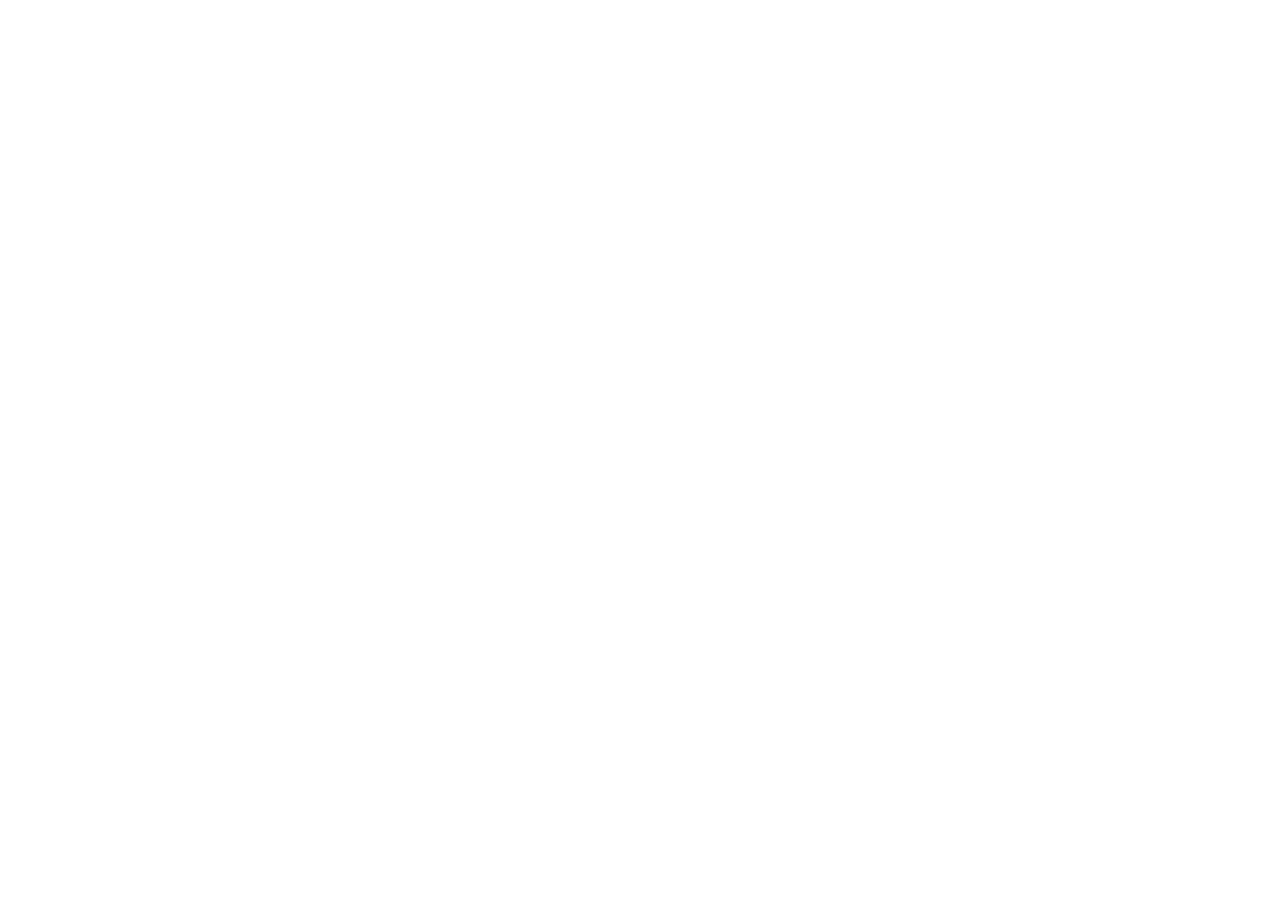
==== checkout.html @ 3550aa03 "first commit tugas Bootstrap" ====
<!DOCTYPE html>
<html lang="en">

<head>
    <meta charset="UTF-8">
    <meta name="viewport" content="width=device-width, initial-scale=1.0">
    <title>Checkout</title>
    <link rel="stylesheet" href="./assets/css/bootstrap.css">
</head>

<body>

</body>

</html>
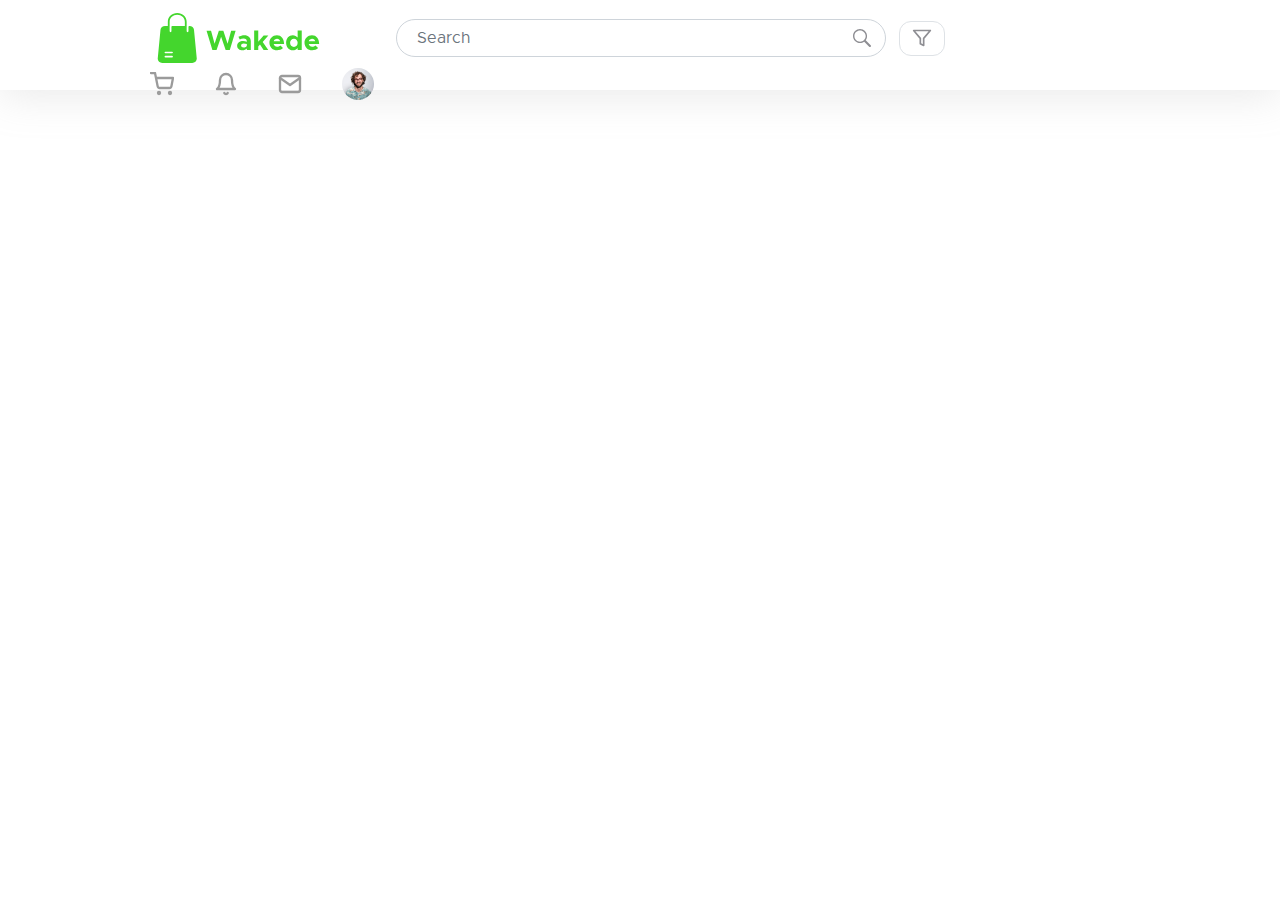
==== commit 09dc419d: "add navbar UI after user login" ====
--- a/checkout.html
+++ b/checkout.html
@@ -5,11 +5,39 @@
     <meta charset="UTF-8">
     <meta name="viewport" content="width=device-width, initial-scale=1.0">
     <title>Checkout</title>
+    <link rel="stylesheet" href="./assets/font/metropolis.css">
     <link rel="stylesheet" href="./assets/css/bootstrap.css">
+    <link rel="stylesheet" href="./assets/css/style.css">
 </head>
 
 <body>
+    <div class="vh-100">
+        <nav class="navbar navbar-light">
+            <div class="form-inline">
+                <a class="navbar-brand" href="home.html">
+                    <img src="./assets/img/icon/logo.svg" alt="">
+                </a>
+                <div class="search-bar">
+                    <form>
+                        <input class="form-control mr-2" type="search" placeholder="Search">
+                        <button class="btn border" type="submit"><img src="./assets/img/icon/filter.svg"
+                                alt=""></button>
+                    </form>
+                </div>
+            </div>
+            <div class="nav-end">
+                <a href="cart.html" style="margin-right: 35px;"><img src="./assets/img/icon/cart.svg" alt=""></a>
+                <a href="#notification" style="margin-right: 35px;"><img src="./assets/img/icon/notification.svg"
+                        alt=""></a>
+                <a href="#message" style="margin-right: 35px;"><img src="./assets/img/icon/message.svg" alt=""></a>
+                <a href="#my-profile"><img src="./assets/img/item/profile.png" alt="" class="rounded-circle"></a>
+            </div>
+        </nav>
 
+        <div class="content">
+
+        </div>
+    </div>
 </body>
 
 </html>--- a/assets/font/metropolis.css
+++ b/assets/font/metropolis.css
@@ -0,0 +1,144 @@
+/* #### Generated By: http://www.cufonfonts.com #### */
+
+@font-face {
+font-family: 'Metropolis Regular';
+font-style: normal;
+font-weight: normal;
+src: local('Metropolis Regular'), url('Metropolis-Regular.woff') format('woff');
+}
+
+
+@font-face {
+font-family: 'Metropolis Regular Italic';
+font-style: normal;
+font-weight: normal;
+src: local('Metropolis Regular Italic'), url('Metropolis-RegularItalic.woff') format('woff');
+}
+
+
+@font-face {
+font-family: 'Metropolis Extra Light';
+font-style: normal;
+font-weight: normal;
+src: local('Metropolis Extra Light'), url('Metropolis-ExtraLight.woff') format('woff');
+}
+
+
+@font-face {
+font-family: 'Metropolis Light';
+font-style: normal;
+font-weight: normal;
+src: local('Metropolis Light'), url('Metropolis-Light.woff') format('woff');
+}
+
+
+@font-face {
+font-family: 'Metropolis Thin';
+font-style: normal;
+font-weight: normal;
+src: local('Metropolis Thin'), url('Metropolis-Thin.woff') format('woff');
+}
+
+
+@font-face {
+font-family: 'Metropolis Extra Light Italic';
+font-style: normal;
+font-weight: normal;
+src: local('Metropolis Extra Light Italic'), url('Metropolis-ExtraLightItalic.woff') format('woff');
+}
+
+
+@font-face {
+font-family: 'Metropolis Light Italic';
+font-style: normal;
+font-weight: normal;
+src: local('Metropolis Light Italic'), url('Metropolis-LightItalic.woff') format('woff');
+}
+
+
+@font-face {
+font-family: 'Metropolis Thin Italic';
+font-style: normal;
+font-weight: normal;
+src: local('Metropolis Thin Italic'), url('Metropolis-ThinItalic.woff') format('woff');
+}
+
+
+@font-face {
+font-family: 'Metropolis Medium';
+font-style: normal;
+font-weight: normal;
+src: local('Metropolis Medium'), url('Metropolis-Medium.woff') format('woff');
+}
+
+
+@font-face {
+font-family: 'Metropolis Semi Bold';
+font-style: normal;
+font-weight: normal;
+src: local('Metropolis Semi Bold'), url('Metropolis-SemiBold.woff') format('woff');
+}
+
+
+@font-face {
+font-family: 'Metropolis Bold';
+font-style: normal;
+font-weight: normal;
+src: local('Metropolis Bold'), url('Metropolis-Bold.woff') format('woff');
+}
+
+
+@font-face {
+font-family: 'Metropolis Bold Italic';
+font-style: normal;
+font-weight: normal;
+src: local('Metropolis Bold Italic'), url('Metropolis-BoldItalic.woff') format('woff');
+}
+
+
+@font-face {
+font-family: 'Metropolis Medium Italic';
+font-style: normal;
+font-weight: normal;
+src: local('Metropolis Medium Italic'), url('Metropolis-MediumItalic.woff') format('woff');
+}
+
+
+@font-face {
+font-family: 'Metropolis Semi Bold Italic';
+font-style: normal;
+font-weight: normal;
+src: local('Metropolis Semi Bold Italic'), url('Metropolis-SemiBoldItalic.woff') format('woff');
+}
+
+
+@font-face {
+font-family: 'Metropolis Extra Bold';
+font-style: normal;
+font-weight: normal;
+src: local('Metropolis Extra Bold'), url('Metropolis-ExtraBold.woff') format('woff');
+}
+
+
+@font-face {
+font-family: 'Metropolis Extra Bold Italic';
+font-style: normal;
+font-weight: normal;
+src: local('Metropolis Extra Bold Italic'), url('Metropolis-ExtraBoldItalic.woff') format('woff');
+}
+
+
+@font-face {
+font-family: 'Metropolis Black';
+font-style: normal;
+font-weight: normal;
+src: local('Metropolis Black'), url('Metropolis-Black.woff') format('woff');
+}
+
+
+@font-face {
+font-family: 'Metropolis Black Italic';
+font-style: normal;
+font-weight: normal;
+src: local('Metropolis Black Italic'), url('Metropolis-BlackItalic.woff') format('woff');
+}--- a/assets/css/style.css
+++ b/assets/css/style.css
@@ -0,0 +1,217 @@
+body {
+    font-family: Metropolis Regular;
+}
+
+a {
+    color: #44D62D;
+}
+
+a,
+p {
+    font-size: 14px;
+}
+
+a:hover {
+    text-decoration: none;
+    color: #44ad34;
+}
+
+.btn-primary {
+    background-color: #44D62D;
+    border-color: #44D62D;
+}
+
+.btn:hover,
+.btn-primary:hover {
+    background-color: #44ad34;
+    border-color: #44ad34;
+}
+
+.form-login-register {
+    width: 400px;
+}
+
+.form-login-register .register button {
+    margin-top: 45px;
+    margin-bottom: 35px;
+    border-radius: 25px;
+    font-size: 14px;
+    height: 48px;
+}
+
+.form-login-register .login button {
+    margin-top: 20px;
+    margin-bottom: 35px;
+    border-radius: 25px;
+    font-size: 14px;
+    height: 48px;
+}
+
+.form-login-register .header img {
+    margin-bottom: 35px;
+}
+
+.form-login-register .header p {
+    margin-bottom: 45px;
+    font-size: 18px;
+}
+
+.form-login-register input {
+    font-size: 14px;
+    height: 48px;
+    padding-left: 23px;
+}
+
+.form-login-register .switch {
+    margin-bottom: 35px;
+}
+
+.form-login-register .switch button {
+    font-size: 14px;
+    width: 123px;
+    height: 48px;
+    color: #6c757d;
+}
+
+.navbar-light {
+    box-shadow: 0px 6px 40px rgba(173, 173, 173, 0.25);
+    padding-left: 150px;
+    padding-right: 150px;
+    height: 90px;
+}
+
+.navbar-light .search-bar .form-control {
+    border-radius: 23px;
+    margin-left: 60px;
+    width: 490px;
+    padding-left: 20px;
+    background: url(/assets/img/icon/search.svg) no-repeat;
+    background-position: 97% 50%;
+}
+
+.navbar-light .search-bar .btn.border {
+    border: 1px solid #8E8E93;
+    border-radius: 12px;
+}
+
+.navbar-light button {
+    font-size: 14px;
+}
+
+.navbar-light .nav-end .btn {
+    width: 90px;
+    border-radius: 24px;
+}
+
+.navbar-light .nav-end .btn.border {
+    border: 1px solid #6c757d;
+    color: #6c757d;
+}
+
+.content {
+    margin: 40px 140px;
+}
+
+.content h2,
+.content h3 {
+    padding-top: 45px;
+}
+
+.content h3 {
+    padding-bottom: 35px;
+}
+
+.content .subcontent {
+    margin-bottom: 20px;
+}
+
+.content .card.item {
+    height: 278px;
+    box-shadow: 0px 0px 14px rgba(173, 173, 173, 0.25);
+    border-radius: 8px;
+}
+
+.content .card.item .card-title {
+    color: black;
+}
+
+.content .card.item .card-text {
+    color: #44D62D;
+}
+
+.content .d-flex .star-total {
+    margin-right: 55px;
+}
+
+.content .d-flex .star-total h1 {
+    font-size: 60px;
+}
+
+.content .d-flex .star-total .list-inline .list-inline-item img {
+    width: 20px;
+}
+
+.content .d-flex .rating img {
+    width: 16px;
+}
+
+.content .d-flex .rating .rating-bar {
+    width: 110px;
+}
+
+.content .d-flex .rating .ml-2 {
+    width: 10px;
+}
+
+.progress {
+    height: 6px;
+}
+
+.progress-bar {
+    background-color: #44D62D;
+}
+
+hr {
+    margin: 0;
+    margin-top: 30px;
+}
+
+.content .link-header span,
+.content .link-header a,
+.content .product-info p,
+.content .d-flex .rating p,
+.content .product-title h6,
+.content .product-price h6  {
+    color: #6c757d;
+}
+
+.content .selectable-img {
+    width: 370px;
+}
+
+.content .selectable-img .main-img img{
+    width: 370px;
+    height: 370px;
+    border-radius: 8px;
+}
+
+.content .d-flex .product-price p{
+    font-size: 30px;
+}
+
+.content .product-color .d-flex button,
+.content .size-quantity .d-flex button {
+    width: 35px;
+    height: 35px;
+}
+
+.content .product-button .btn {
+    border-radius: 25px;
+    font-size: 14px;
+    height: 48px;
+    width: 155px;
+}
+
+.content .product-button .btn.btn-primary {
+    width: 340px;
+}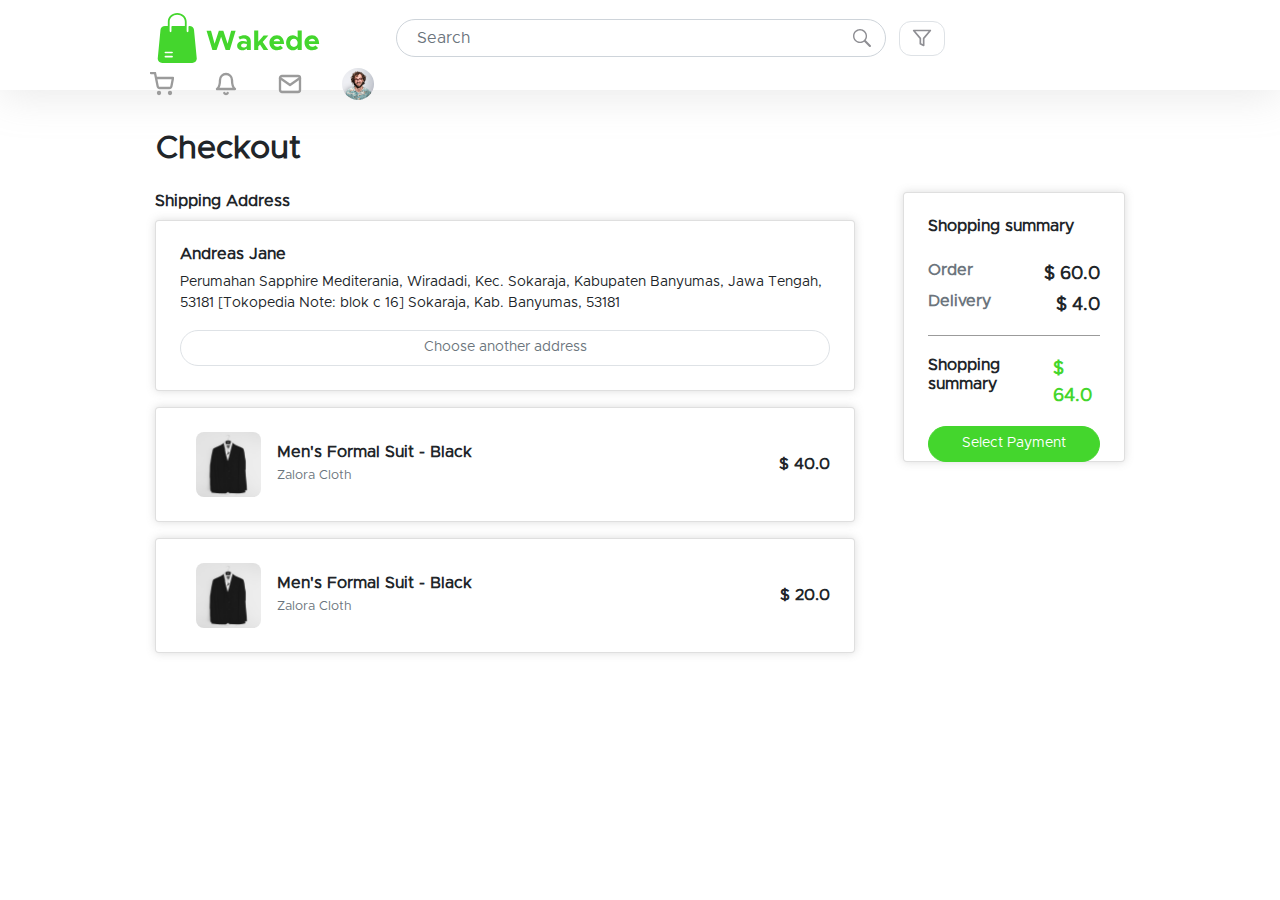
==== commit ef36be2b: "add checkout page UI" ====
--- a/checkout.html
+++ b/checkout.html
@@ -30,12 +30,91 @@
                 <a href="#notification" style="margin-right: 35px;"><img src="./assets/img/icon/notification.svg"
                         alt=""></a>
                 <a href="#message" style="margin-right: 35px;"><img src="./assets/img/icon/message.svg" alt=""></a>
-                <a href="#my-profile"><img src="./assets/img/item/profile.png" alt="" class="rounded-circle"></a>
+                <a href="profile.html"><img src="./assets/img/item/profile.png" alt="" class="rounded-circle"></a>
             </div>
         </nav>
 
-        <div class="content">
-
+        <div class="content cart-checkout">
+            <h2 class="m-0 pl-3 font-weight-bold">Checkout</h2>
+            <div class="container-fluid mt-4">
+                <div class="d-flex flex-row">
+                    <div>
+                        <h6 class="font-weight-bold mb-2">Shipping Address</h6>
+                        <div class="card mb-3 p-4" style="width: 700px;">
+                            <h6 class="font-weight-bold">Andreas Jane</h6>
+                            <p>Perumahan Sapphire Mediterania, Wiradadi, Kec. Sokaraja, Kabupaten
+                                Banyumas, Jawa Tengah, 53181 [Tokopedia Note: blok c 16] Sokaraja, Kab. Banyumas, 53181
+                            </p>
+                            <button class="btn border">Choose another address</button>
+                        </div>
+                        <div class="card mb-3 p-4" style="width: 700px;">
+                            <div class="d-flex flex-row justify-content-between align-items-center">
+                                <div class="checkout-list">
+                                    <div class="d-flex flex-row align-items-center">
+                                        <div class="img-cart ml-3 mr-3"
+                                            style="background-image: url(./assets/img/item/item.png);">
+                                        </div>
+                                        <div>
+                                            <h6 class="font-weight-bold m-0">Men's Formal Suit - Black</h6>
+                                            <small class="text-muted">Zalora Cloth</small>
+                                        </div>
+                                    </div>
+                                </div>
+                                <div>
+                                    <h6 class="font-weight-bold m-0">$ 40.0</h6>
+                                </div>
+                            </div>
+                        </div>
+                        <div class="card mb-3 p-4" style="width: 700px;">
+                            <div class="d-flex flex-row justify-content-between align-items-center">
+                                <div class="checkout-list">
+                                    <div class="d-flex flex-row align-items-center">
+                                        <div class="img-cart ml-3 mr-3"
+                                            style="background-image: url(./assets/img/item/item.png);">
+                                        </div>
+                                        <div>
+                                            <h6 class="font-weight-bold m-0">Men's Formal Suit - Black</h6>
+                                            <small class="text-muted">Zalora Cloth</small>
+                                        </div>
+                                    </div>
+                                </div>
+                                <div>
+                                    <h6 class="font-weight-bold m-0">$ 20.0</h6>
+                                </div>
+                            </div>
+                        </div>
+                    </div>
+                    <div class="card summary-checkout p-4 ml-5">
+                        <h6 class="font-weight-bold mb-4">Shopping summary</h6>
+                        <div class="d-flex flex-row justify-content-between">
+                            <div class="total">
+                                <h6 class="font-weight-bold mb-1">Order</h6>
+                            </div>
+                            <div>
+                                <p class="font-weight-bold mb-1">$ 60.0</p>
+                            </div>
+                        </div>
+                        <div class="d-flex flex-row justify-content-between">
+                            <div class="total">
+                                <h6 class="font-weight-bold m-0">Delivery</h6>
+                            </div>
+                            <div>
+                                <p class="font-weight-bold m-0">$ 4.0</p>
+                            </div>
+                        </div>
+                        <hr>
+                        <div class="d-flex flex-row justify-content-between">
+                            <div class="total-checkout">
+                                <h6 class="font-weight-bold mb-3 mt-1">Shopping summary</h6>
+                            </div>
+                            <div class="total-checkout">
+                                <p class="font-weight-bold mb-3 mt-1">$ 64.0</p>
+                            </div>
+                        </div>
+                        <a href="#payment"><button class="btn btn-primary btn-block">Select Payment</button></a>
+                    </div>
+                </div>
+            </div>
         </div>
     </div>
 </body>
--- a/assets/css/style.css
+++ b/assets/css/style.css
@@ -2,12 +2,22 @@
     font-family: Metropolis Regular;
 }
 
-a {
+a, 
+.content .card.item .card-text,
+.content.cart-checkout .d-flex .card .d-flex .total-checkout p {
     color: #44D62D;
 }
 
 a,
-p {
+p,
+.navbar-light button,
+.form-login-register .register button,
+.form-login-register .login button,
+.form-login-register input,
+.form-login-register .switch button,
+.content .product-button .btn,
+.content.cart-checkout .d-flex .card .btn.btn-primary.btn-block,
+.content.cart-checkout .d-flex .card .btn.border{
     font-size: 14px;
 }
 
@@ -35,7 +45,6 @@
     margin-top: 45px;
     margin-bottom: 35px;
     border-radius: 25px;
-    font-size: 14px;
     height: 48px;
 }
 
@@ -43,7 +52,6 @@
     margin-top: 20px;
     margin-bottom: 35px;
     border-radius: 25px;
-    font-size: 14px;
     height: 48px;
 }
 
@@ -57,7 +65,6 @@
 }
 
 .form-login-register input {
-    font-size: 14px;
     height: 48px;
     padding-left: 23px;
 }
@@ -67,7 +74,6 @@
 }
 
 .form-login-register .switch button {
-    font-size: 14px;
     width: 123px;
     height: 48px;
     color: #6c757d;
@@ -94,10 +100,6 @@
     border-radius: 12px;
 }
 
-.navbar-light button {
-    font-size: 14px;
-}
-
 .navbar-light .nav-end .btn {
     width: 90px;
     border-radius: 24px;
@@ -112,8 +114,8 @@
     margin: 40px 140px;
 }
 
-.content h2,
-.content h3 {
+.content h3,
+.content .container-fluid h2 {
     padding-top: 45px;
 }
 
@@ -135,10 +137,6 @@
     color: black;
 }
 
-.content .card.item .card-text {
-    color: #44D62D;
-}
-
 .content .d-flex .star-total {
     margin-right: 55px;
 }
@@ -172,8 +170,7 @@
 }
 
 hr {
-    margin: 0;
-    margin-top: 30px;
+    border-top: 1px solid #9B9B9B;
 }
 
 .content .link-header span,
@@ -181,7 +178,8 @@
 .content .product-info p,
 .content .d-flex .rating p,
 .content .product-title h6,
-.content .product-price h6  {
+.content .product-price h6,
+.content.cart-checkout .d-flex .card .d-flex .total h6 {
     color: #6c757d;
 }
 
@@ -189,29 +187,73 @@
     width: 370px;
 }
 
-.content .selectable-img .main-img img{
+.content .selectable-img .main-img img {
     width: 370px;
     height: 370px;
     border-radius: 8px;
 }
 
-.content .d-flex .product-price p{
+.content .d-flex .product-price p {
     font-size: 30px;
 }
 
 .content .product-color .d-flex button,
-.content .size-quantity .d-flex button {
+.content .size-quantity .d-flex button,
+.content .cart-quantity .d-flex button {
     width: 35px;
     height: 35px;
 }
 
 .content .product-button .btn {
     border-radius: 25px;
-    font-size: 14px;
     height: 48px;
     width: 155px;
 }
 
 .content .product-button .btn.btn-primary {
     width: 340px;
+}
+
+.content.cart-checkout .d-flex .card {
+    box-shadow: 0px 0px 8px rgba(115, 115, 115, 0.25);
+    border-radius: 4px;
+}
+
+.content.cart-checkout .d-flex .card.summary {
+    height: 180px;
+    width: 360px;
+}
+
+.content.cart-checkout .d-flex .card.summary-checkout {
+    height: 270px;
+    width: 360px;
+}
+
+.content.cart-checkout .d-flex .card .btn.btn-primary.btn-block {
+    border-radius: 25px;
+    height: 36px;
+}
+
+.content.cart-checkout .d-flex .card .d-flex p {
+    font-size: 18px;
+}
+
+.content.cart-checkout .d-flex .card .custom-control .custom-control-label .img-cart,
+.content.cart-checkout .d-flex .card .checkout-list .img-cart {
+    width: 65px;
+    height: 65px;
+    border-radius: 8px;
+    background-size: cover;
+    background-repeat: no-repeat;
+    background-position: 50% 50%;
+}
+
+.custom-checkbox .custom-control-input:checked~.custom-control-label::before {
+    background-color: #44D62D;
+}
+
+.content.cart-checkout .d-flex .card .btn.border {
+    border-radius: 25px;
+    color: #6c757d;
+    height: 36px;
 }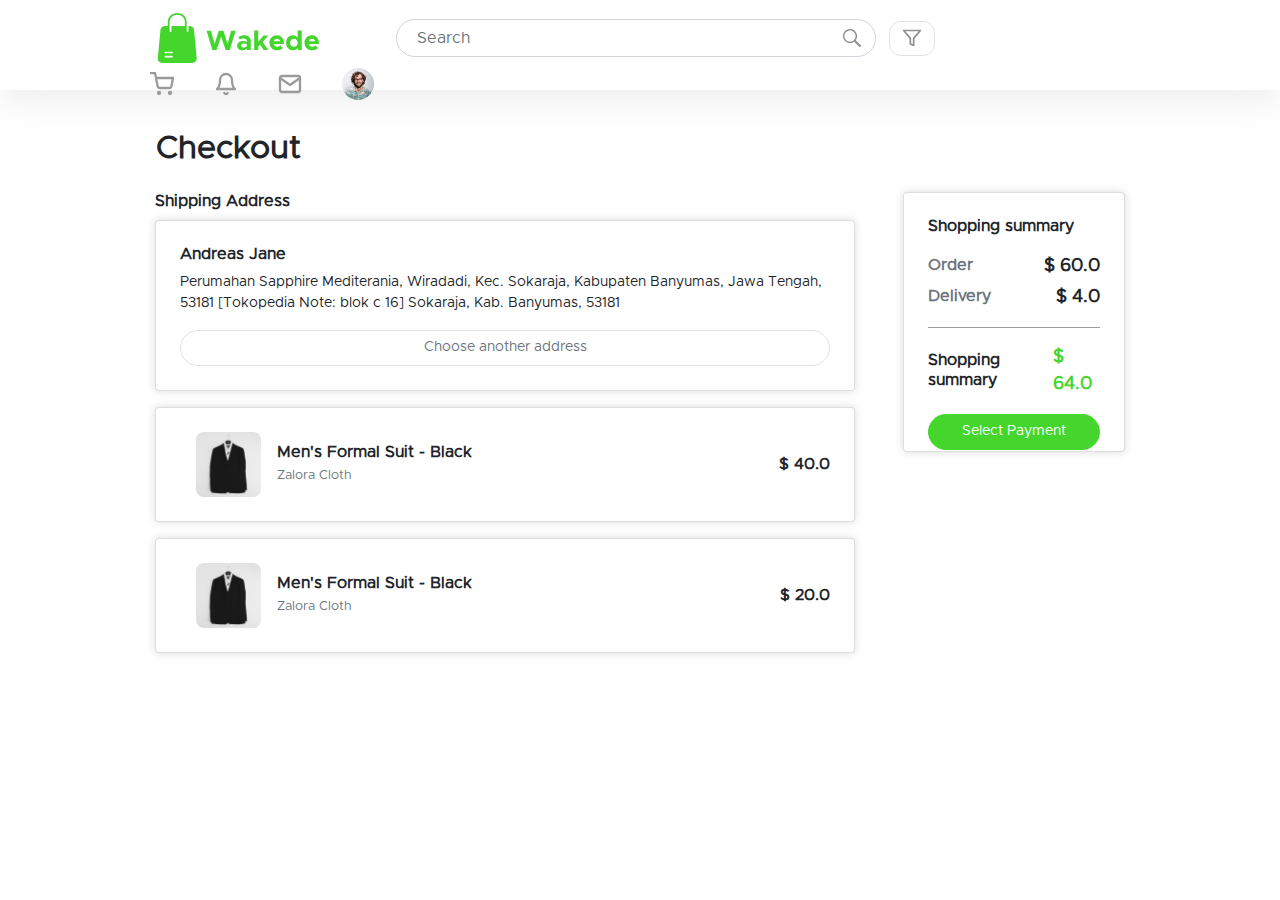
==== commit 131e9b7c: "add my profile page UI" ====
--- a/checkout.html
+++ b/checkout.html
@@ -30,7 +30,8 @@
                 <a href="#notification" style="margin-right: 35px;"><img src="./assets/img/icon/notification.svg"
                         alt=""></a>
                 <a href="#message" style="margin-right: 35px;"><img src="./assets/img/icon/message.svg" alt=""></a>
-                <a href="profile.html"><img src="./assets/img/item/profile.png" alt="" class="rounded-circle"></a>
+                <a href="profile.html"><img src="./assets/img/item/profile.png" alt="" class="rounded-circle"
+                        style="height: 32px;width: 32px;"></a>
             </div>
         </nav>
 
@@ -85,8 +86,8 @@
                         </div>
                     </div>
                     <div class="card summary-checkout p-4 ml-5">
-                        <h6 class="font-weight-bold mb-4">Shopping summary</h6>
-                        <div class="d-flex flex-row justify-content-between">
+                        <h6 class="font-weight-bold mb-3">Shopping summary</h6>
+                        <div class="d-flex flex-row justify-content-between align-items-center">
                             <div class="total">
                                 <h6 class="font-weight-bold mb-1">Order</h6>
                             </div>
@@ -94,7 +95,7 @@
                                 <p class="font-weight-bold mb-1">$ 60.0</p>
                             </div>
                         </div>
-                        <div class="d-flex flex-row justify-content-between">
+                        <div class="d-flex flex-row justify-content-between align-items-center">
                             <div class="total">
                                 <h6 class="font-weight-bold m-0">Delivery</h6>
                             </div>
@@ -103,12 +104,12 @@
                             </div>
                         </div>
                         <hr>
-                        <div class="d-flex flex-row justify-content-between">
+                        <div class="d-flex flex-row justify-content-between align-items-center">
                             <div class="total-checkout">
-                                <h6 class="font-weight-bold mb-3 mt-1">Shopping summary</h6>
+                                <h6 class="font-weight-bold mb-3">Shopping summary</h6>
                             </div>
                             <div class="total-checkout">
-                                <p class="font-weight-bold mb-3 mt-1">$ 64.0</p>
+                                <p class="font-weight-bold mb-3">$ 64.0</p>
                             </div>
                         </div>
                         <a href="#payment"><button class="btn btn-primary btn-block">Select Payment</button></a>
--- a/assets/css/style.css
+++ b/assets/css/style.css
@@ -2,7 +2,7 @@
     font-family: Metropolis Regular;
 }
 
-a, 
+a,
 .content .card.item .card-text,
 .content.cart-checkout .d-flex .card .d-flex .total-checkout p {
     color: #44D62D;
@@ -17,7 +17,13 @@
 .form-login-register .switch button,
 .content .product-button .btn,
 .content.cart-checkout .d-flex .card .btn.btn-primary.btn-block,
-.content.cart-checkout .d-flex .card .btn.border{
+.content.cart-checkout .d-flex .card .btn.border,
+.profile .edit-profile form,
+.profile .edit-profile form input,
+.profile .edit-profile form select,
+.profile .edit-profile form button,
+.profile .edit-profile form .col-form-label-lg,
+.profile .upload-img .btn.border {
     font-size: 14px;
 }
 
@@ -35,6 +41,14 @@
 .btn-primary:hover {
     background-color: #44ad34;
     border-color: #44ad34;
+}
+
+.btn:hover,
+.btn.border:hover,
+.navbar-light .nav-end .btn.border:hover,
+.content.cart-checkout .d-flex .card .btn.border:hover,
+.profile .upload-img .btn.border:hover {
+    color: white;
 }
 
 .form-login-register {
@@ -89,7 +103,7 @@
 .navbar-light .search-bar .form-control {
     border-radius: 23px;
     margin-left: 60px;
-    width: 490px;
+    width: 480px;
     padding-left: 20px;
     background: url(/assets/img/icon/search.svg) no-repeat;
     background-position: 97% 50%;
@@ -101,7 +115,7 @@
 }
 
 .navbar-light .nav-end .btn {
-    width: 90px;
+    width: 85px;
     border-radius: 24px;
 }
 
@@ -113,6 +127,52 @@
 .content {
     margin: 40px 140px;
 }
+
+.profile-nav {
+    width: 260px;
+}
+
+.profile-nav .photo-profile img {
+    height: 60px;
+    width: 60px;
+}
+
+.profile-nav .edit-profile-link img {
+    height: 14px;
+    width: 14px;
+}
+
+.profile-nav .btn.rounded-circle {
+    height: 32px;
+    width: 32px;
+}
+
+.profile {
+    width: 1030px;
+    height: 90vh;
+    padding-left: 40px;
+    padding-top: 45px;
+    padding-bottom: 100px;
+    background-color: #F5F5F5;
+}
+
+.profile .edit-profile form button {
+    height: 36px;
+    width: 100px;
+    border-radius: 25px;
+}
+
+.profile .upload-img img {
+    height: 110px;
+    width: 110px;
+}
+
+.profile .upload-img .btn.border {
+    color: #6c757d;
+    border-radius: 25px;
+    height: 35px;
+    width: 135px;
+} 
 
 .content h3,
 .content .container-fluid h2 {
@@ -133,7 +193,8 @@
     border-radius: 8px;
 }
 
-.content .card.item .card-title {
+.content .card.item .card-title,
+.profile-nav a.active {
     color: black;
 }
 
@@ -179,7 +240,8 @@
 .content .d-flex .rating p,
 .content .product-title h6,
 .content .product-price h6,
-.content.cart-checkout .d-flex .card .d-flex .total h6 {
+.content.cart-checkout .d-flex .card .d-flex .total h6,
+.profile-nav a {
     color: #6c757d;
 }
 
@@ -220,12 +282,12 @@
 }
 
 .content.cart-checkout .d-flex .card.summary {
-    height: 180px;
+    height: 175px;
     width: 360px;
 }
 
 .content.cart-checkout .d-flex .card.summary-checkout {
-    height: 270px;
+    height: 260px;
     width: 360px;
 }
 
@@ -248,7 +310,8 @@
     background-position: 50% 50%;
 }
 
-.custom-checkbox .custom-control-input:checked~.custom-control-label::before {
+.custom-checkbox .custom-control-input:checked~.custom-control-label::before,
+.custom-radio .custom-control-input:checked~.custom-control-label::before {
     background-color: #44D62D;
 }
 
@@ -256,4 +319,12 @@
     border-radius: 25px;
     color: #6c757d;
     height: 36px;
+}
+
+.profile .card {
+    width: 840px;
+}
+
+.profile .card .edit-profile {
+    width: 550px;
 }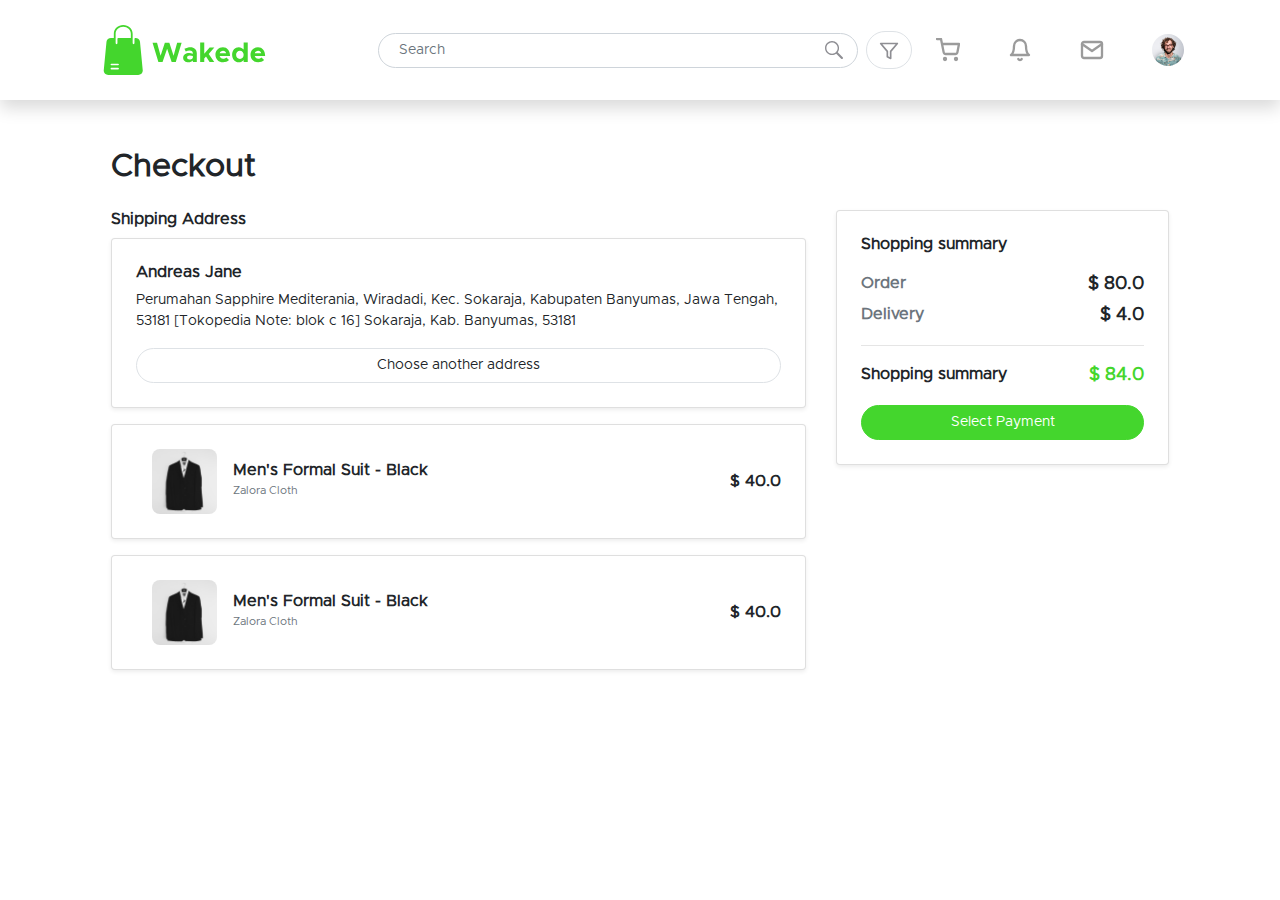
==== commit ea166f52: "revisi fix responsive web design & media query CSS" ====
--- a/checkout.html
+++ b/checkout.html
@@ -3,6 +3,7 @@
 
 <head>
     <meta charset="UTF-8">
+    <meta name="description" content="A best partner for your shopping time">
     <meta name="viewport" content="width=device-width, initial-scale=1.0">
     <title>Checkout</title>
     <link rel="stylesheet" href="./assets/font/metropolis.css">
@@ -11,46 +12,55 @@
 </head>
 
 <body>
-    <div class="vh-100">
-        <nav class="navbar navbar-light">
-            <div class="form-inline">
-                <a class="navbar-brand" href="home.html">
-                    <img src="./assets/img/icon/logo.svg" alt="">
-                </a>
-                <div class="search-bar">
-                    <form>
-                        <input class="form-control mr-2" type="search" placeholder="Search">
-                        <button class="btn border" type="submit"><img src="./assets/img/icon/filter.svg"
-                                alt=""></button>
-                    </form>
+    <nav class="navbar navbar-expand-lg navbar-light pl-5 pr-5 shadow p-3 mb-4">
+        <a class="navbar-brand ml-5" href="home.html">
+            <img src="./assets/img/icon/logo.svg" alt="Wakede Logo">
+        </a>
+        <button class="navbar-toggler mr-2" type="button" data-toggle="collapse" data-target="#navigation"
+            aria-controls="navigation" aria-expanded="false" aria-label="Toggle navigation">
+            <span class="navbar-toggler-icon"></span>
+        </button>
+
+        <div class="collapse navbar-collapse ml-5 mr-5" id="navigation">
+            <form class="form-inline mr-auto">
+                <input class="form-control rounded-pill ml-5 mr-2" type="text" placeholder="Search">
+                <button class="btn border rounded-pill"><img src="./assets/img/icon/filter.svg" alt="..."></button>
+            </form>
+            <div class="d-flex flex-row align-items-center">
+                <div class="mr-5">
+                    <a href="cart.html"><img src="./assets/img/icon/cart.svg" alt="..."></a>
+                </div>
+                <div class="mr-5">
+                    <a href="#notification"><img src="./assets/img/icon/notification.svg" alt="..."></a>
+                </div>
+                <div class="mr-5">
+                    <a href="#message"><img src="./assets/img/icon/message.svg" alt="..."></a>
+                </div>
+                <div>
+                    <a href="profile.html"><img src="./assets/img/item/profile.png" alt="..." class="rounded-circle"
+                            style="height: 32px;width: 32px;"></a>
                 </div>
             </div>
-            <div class="nav-end">
-                <a href="cart.html" style="margin-right: 35px;"><img src="./assets/img/icon/cart.svg" alt=""></a>
-                <a href="#notification" style="margin-right: 35px;"><img src="./assets/img/icon/notification.svg"
-                        alt=""></a>
-                <a href="#message" style="margin-right: 35px;"><img src="./assets/img/icon/message.svg" alt=""></a>
-                <a href="profile.html"><img src="./assets/img/item/profile.png" alt="" class="rounded-circle"
-                        style="height: 32px;width: 32px;"></a>
-            </div>
-        </nav>
+        </div>
+    </nav>
 
-        <div class="content cart-checkout">
-            <h2 class="m-0 pl-3 font-weight-bold">Checkout</h2>
-            <div class="container-fluid mt-4">
-                <div class="d-flex flex-row">
-                    <div>
+    <main class="wh-100">
+        <section class="container-fluid">
+            <div class="content-header ml-5 mr-5 pl-5 pr-5">
+                <h2 class="font-weight-bold mt-5 mb-4">Checkout</h2>
+                <div class="row">
+                    <div class="address col-sm-6 col-md-8">
                         <h6 class="font-weight-bold mb-2">Shipping Address</h6>
-                        <div class="card mb-3 p-4" style="width: 700px;">
+                        <div class="card shadow-sm mb-3 p-4">
                             <h6 class="font-weight-bold">Andreas Jane</h6>
                             <p>Perumahan Sapphire Mediterania, Wiradadi, Kec. Sokaraja, Kabupaten
                                 Banyumas, Jawa Tengah, 53181 [Tokopedia Note: blok c 16] Sokaraja, Kab. Banyumas, 53181
                             </p>
-                            <button class="btn border">Choose another address</button>
+                            <button class="btn border rounded-pill">Choose another address</button>
                         </div>
-                        <div class="card mb-3 p-4" style="width: 700px;">
-                            <div class="d-flex flex-row justify-content-between align-items-center">
-                                <div class="checkout-list">
+                        <div class="card shadow-sm mb-3 p-4">
+                            <div class="row">
+                                <div class="col-sm-12 col-md-6">
                                     <div class="d-flex flex-row align-items-center">
                                         <div class="img-cart ml-3 mr-3"
                                             style="background-image: url(./assets/img/item/item.png);">
@@ -61,14 +71,14 @@
                                         </div>
                                     </div>
                                 </div>
-                                <div>
-                                    <h6 class="font-weight-bold m-0">$ 40.0</h6>
+                                <div class="col-sm-12 col-md-6 align-self-center">
+                                    <h6 class="font-weight-bold text-right m-0">$ 40.0</h6>
                                 </div>
                             </div>
                         </div>
-                        <div class="card mb-3 p-4" style="width: 700px;">
-                            <div class="d-flex flex-row justify-content-between align-items-center">
-                                <div class="checkout-list">
+                        <div class="card shadow-sm mb-3 p-4">
+                            <div class="row">
+                                <div class="col-sm-12 col-md-6">
                                     <div class="d-flex flex-row align-items-center">
                                         <div class="img-cart ml-3 mr-3"
                                             style="background-image: url(./assets/img/item/item.png);">
@@ -79,45 +89,53 @@
                                         </div>
                                     </div>
                                 </div>
-                                <div>
-                                    <h6 class="font-weight-bold m-0">$ 20.0</h6>
+                                <div class="col-sm-12 col-md-6 align-self-center">
+                                    <h6 class="font-weight-bold text-right m-0">$ 40.0</h6>
                                 </div>
                             </div>
                         </div>
                     </div>
-                    <div class="card summary-checkout p-4 ml-5">
-                        <h6 class="font-weight-bold mb-3">Shopping summary</h6>
-                        <div class="d-flex flex-row justify-content-between align-items-center">
-                            <div class="total">
-                                <h6 class="font-weight-bold mb-1">Order</h6>
+                    <div class="cart-summary col-sm-6 col-md-4">
+                        <div class="card shadow-sm p-4 mb-4">
+                            <h6 class="font-weight-bold mb-3">Shopping summary</h6>
+                            <div class="d-flex flex-row justify-content-between align-items-center">
+                                <div class="total">
+                                    <h6 class="font-weight-bold text-muted mb-1">Order</h6>
+                                </div>
+                                <div>
+                                    <p class="font-weight-bold mb-1">$ 80.0</p>
+                                </div>
                             </div>
-                            <div>
-                                <p class="font-weight-bold mb-1">$ 60.0</p>
+                            <div class="d-flex flex-row justify-content-between align-items-center">
+                                <div class="total">
+                                    <h6 class="font-weight-bold text-muted m-0">Delivery</h6>
+                                </div>
+                                <div>
+                                    <p class="font-weight-bold m-0">$ 4.0</p>
+                                </div>
                             </div>
+                            <hr>
+                            <div class="d-flex flex-row justify-content-between align-items-center">
+                                <div class="total-checkout">
+                                    <h6 class="font-weight-bold mb-3">Shopping summary</h6>
+                                </div>
+                                <div class="total-checkout">
+                                    <p class="font-weight-bold mb-3" style="color: #44D62D">$ 84.0</p>
+                                </div>
+                            </div>
+                            <a href="#payment"><button class="btn btn-primary btn-block rounded-pill">Select
+                                    Payment</button></a>
                         </div>
-                        <div class="d-flex flex-row justify-content-between align-items-center">
-                            <div class="total">
-                                <h6 class="font-weight-bold m-0">Delivery</h6>
-                            </div>
-                            <div>
-                                <p class="font-weight-bold m-0">$ 4.0</p>
-                            </div>
-                        </div>
-                        <hr>
-                        <div class="d-flex flex-row justify-content-between align-items-center">
-                            <div class="total-checkout">
-                                <h6 class="font-weight-bold mb-3">Shopping summary</h6>
-                            </div>
-                            <div class="total-checkout">
-                                <p class="font-weight-bold mb-3">$ 64.0</p>
-                            </div>
-                        </div>
-                        <a href="#payment"><button class="btn btn-primary btn-block">Select Payment</button></a>
                     </div>
                 </div>
             </div>
-        </div>
-    </div>
+        </section>
+    </main>
+
+    <script src="https://code.jquery.com/jquery-3.5.1.slim.min.js"
+        integrity="sha384-DfXdz2htPH0lsSSs5nCTpuj/zy4C+OGpamoFVy38MVBnE+IbbVYUew+OrCXaRkfj" crossorigin="anonymous">
+    </script>
+    <script src="./assets/js/bootstrap.min.js"></script>
 </body>
 
 </html>--- a/assets/css/style.css
+++ b/assets/css/style.css
@@ -1,307 +1,222 @@
+@media only screen and (max-width: 1248px) {
+    .navbar-collapse .form-inline input {
+        width: auto !important;
+    }
+
+    .sidebar {
+        margin-top: 16px !important;
+        margin-left: 0 !important;
+        padding-left: 0 !important;
+    }
+}
+
+@media only screen and (max-width: 760px) {
+    .navbar {
+        padding-left: 0 !important;
+        padding-right: 0 !important;
+        height: auto !important;
+    }
+
+    .navbar-brand,
+    .form-my-profile .gender .custom-control {
+        margin: 0 !important;
+    }
+
+    .navbar-collapse .form-inline input {
+        margin: 5px 5px !important;
+        width: auto !important;
+    }
+
+    .row,
+    .content-header,
+    .link-header,
+    .product-review,
+    .col-sm-12 {
+        margin-left: 0 !important;
+        margin-right: 0 !important;
+        padding-left: 0 !important;
+        padding-right: 0 !important;
+    }
+
+    .product-button .btn.border.border-dark.rounded-pill,
+    .product-button .btn.btn-primary.rounded-pill {
+        width: 100px !important;
+    }
+
+    .img-cart,
+    .form-group.row select {
+        margin-bottom: 16px !important;
+    }
+
+    .product-title,
+    .cart-summary,
+    .link-header,
+    .my-profile .main-my-profile,
+    .content-header h2 {
+        margin-top: 16px !important;
+    }
+
+    .form-my-profile {
+        flex-direction: column-reverse !important;
+    }
+
+    .form-my-profile .gender {
+        text-align: right !important;
+    }
+}
+
 body {
     font-family: Metropolis Regular;
+    font-size: 14px;
+}
+
+a:hover {
+    text-decoration: none;
+    color: #44ad34;
+}
+
+.form-login-register {
+    width: 400px;
+}
+
+.form-login-register .header p {
+    font-size: 18px;
+}
+
+.form-login-register .switch button {
+    width: 123px;
+}
+
+.form-login-register button {
+    height: 48px;
+}
+
+.form-login-register input {
+    height: 48px;
+    padding-left: 23px;
 }
 
 a,
-.content .card.item .card-text,
-.content.cart-checkout .d-flex .card .d-flex .total-checkout p {
+.new-popular .card-text,
+.recommended-product .card-text {
     color: #44D62D;
 }
 
-a,
-p,
-.navbar-light button,
+.new-popular .card-title,
+.recommended-product .card-title {
+    color: black;
+}
+
+.btn-primary {
+    background-color: #44D62D;
+    border-color: #44D62D;
+}
+
+.btn:hover,
+.btn-primary:hover {
+    background-color: #44ad34;
+    border-color: #44ad34;
+}
+
+.btn:hover {
+    color: white;
+}
+
+.navbar {
+    height: 100px;
+}
+
+.navbar .form-control {
+    width: 480px;
+    padding-left: 20px;
+    background: url(/assets/img/icon/search.svg) no-repeat;
+    background-position: 97% 50%;
+}
+
+.navbar a.btn {
+    width: 85px;
+}
+
 .form-login-register .register button,
 .form-login-register .login button,
 .form-login-register input,
 .form-login-register .switch button,
-.content .product-button .btn,
-.content.cart-checkout .d-flex .card .btn.btn-primary.btn-block,
-.content.cart-checkout .d-flex .card .btn.border,
-.profile .edit-profile form,
-.profile .edit-profile form input,
-.profile .edit-profile form select,
-.profile .edit-profile form button,
-.profile .edit-profile form .col-form-label-lg,
-.profile .upload-img .btn.border {
+.navbar a,
+.navbar .form-control,
+.product-button button,
+.address button,
+.cart-summary button,
+.my-profile button,
+.my-profile label,
+.my-profile input,
+.my-profile select,
+.form-login-register button {
     font-size: 14px;
 }
 
-a:hover {
-    text-decoration: none;
-    color: #44ad34;
-}
-
-.btn-primary {
-    background-color: #44D62D;
-    border-color: #44D62D;
-}
-
-.btn:hover,
-.btn-primary:hover {
-    background-color: #44ad34;
-    border-color: #44ad34;
-}
-
-.btn:hover,
-.btn.border:hover,
-.navbar-light .nav-end .btn.border:hover,
-.content.cart-checkout .d-flex .card .btn.border:hover,
-.profile .upload-img .btn.border:hover {
-    color: white;
-}
-
-.form-login-register {
-    width: 400px;
-}
-
-.form-login-register .register button {
-    margin-top: 45px;
-    margin-bottom: 35px;
-    border-radius: 25px;
+.link-header span,
+.link-header span a,
+.product-title h6,
+.product-rating p,
+.product-price h6 {
+    color: #6c757d;
+}
+
+.product-price p {
+    font-size: 33px;
+}
+
+.product-size-quantity span,
+.cart-checkbox span,
+.delete-cart span,
+.delete-cart a {
+    font-size: 16px;
+}
+
+.product-button .btn {
+    width: 155px;
     height: 48px;
 }
 
-.form-login-register .login button {
-    margin-top: 20px;
-    margin-bottom: 35px;
-    border-radius: 25px;
-    height: 48px;
-}
-
-.form-login-register .header img {
-    margin-bottom: 35px;
-}
-
-.form-login-register .header p {
-    margin-bottom: 45px;
-    font-size: 18px;
-}
-
-.form-login-register input {
-    height: 48px;
-    padding-left: 23px;
-}
-
-.form-login-register .switch {
-    margin-bottom: 35px;
-}
-
-.form-login-register .switch button {
-    width: 123px;
-    height: 48px;
-    color: #6c757d;
-}
-
-.navbar-light {
-    box-shadow: 0px 6px 40px rgba(173, 173, 173, 0.25);
-    padding-left: 150px;
-    padding-right: 150px;
-    height: 90px;
-}
-
-.navbar-light .search-bar .form-control {
-    border-radius: 23px;
-    margin-left: 60px;
-    width: 480px;
-    padding-left: 20px;
-    background: url(/assets/img/icon/search.svg) no-repeat;
-    background-position: 97% 50%;
-}
-
-.navbar-light .search-bar .btn.border {
-    border: 1px solid #8E8E93;
-    border-radius: 12px;
-}
-
-.navbar-light .nav-end .btn {
-    width: 85px;
-    border-radius: 24px;
-}
-
-.navbar-light .nav-end .btn.border {
-    border: 1px solid #6c757d;
-    color: #6c757d;
-}
-
-.content {
-    margin: 40px 140px;
-}
-
-.profile-nav {
-    width: 260px;
-}
-
-.profile-nav .photo-profile img {
-    height: 60px;
-    width: 60px;
-}
-
-.profile-nav .edit-profile-link img {
-    height: 14px;
-    width: 14px;
-}
-
-.profile-nav .btn.rounded-circle {
-    height: 32px;
-    width: 32px;
-}
-
-.profile {
-    width: 1030px;
-    height: 90vh;
-    padding-left: 40px;
-    padding-top: 45px;
-    padding-bottom: 100px;
-    background-color: #F5F5F5;
-}
-
-.profile .edit-profile form button {
-    height: 36px;
+.product-button .btn.btn-primary {
+    width: 340px;
+}
+
+.product-color button,
+.product-size-quantity button,
+.cart-checkbox button,
+.sidebar button {
+    width: 35px;
+    height: 35px;
+}
+
+.product-review .review-total h1 {
+    font-size: 60px;
+}
+
+.product-review .review-total .list-inline-item img {
+    width: 21px;
+}
+
+.product-review .sub-product-rating img {
+    width: 16px;
+}
+
+.product-review .sub-product-rating .rating-bar {
     width: 100px;
-    border-radius: 25px;
-}
-
-.profile .upload-img img {
-    height: 110px;
-    width: 110px;
-}
-
-.profile .upload-img .btn.border {
-    color: #6c757d;
-    border-radius: 25px;
-    height: 35px;
-    width: 135px;
-} 
-
-.content h3,
-.content .container-fluid h2 {
-    padding-top: 45px;
-}
-
-.content h3 {
-    padding-bottom: 35px;
-}
-
-.content .subcontent {
-    margin-bottom: 20px;
-}
-
-.content .card.item {
-    height: 278px;
-    box-shadow: 0px 0px 14px rgba(173, 173, 173, 0.25);
-    border-radius: 8px;
-}
-
-.content .card.item .card-title,
-.profile-nav a.active {
-    color: black;
-}
-
-.content .d-flex .star-total {
-    margin-right: 55px;
-}
-
-.content .d-flex .star-total h1 {
-    font-size: 60px;
-}
-
-.content .d-flex .star-total .list-inline .list-inline-item img {
-    width: 20px;
-}
-
-.content .d-flex .rating img {
-    width: 16px;
-}
-
-.content .d-flex .rating .rating-bar {
-    width: 110px;
-}
-
-.content .d-flex .rating .ml-2 {
-    width: 10px;
 }
 
 .progress {
     height: 6px;
 }
 
-.progress-bar {
+.progress-bar,
+.custom-checkbox .custom-control-input:checked~.custom-control-label::before,
+.custom-radio .custom-control-input:checked~.custom-control-label::before {
     background-color: #44D62D;
 }
 
-hr {
-    border-top: 1px solid #9B9B9B;
-}
-
-.content .link-header span,
-.content .link-header a,
-.content .product-info p,
-.content .d-flex .rating p,
-.content .product-title h6,
-.content .product-price h6,
-.content.cart-checkout .d-flex .card .d-flex .total h6,
-.profile-nav a {
-    color: #6c757d;
-}
-
-.content .selectable-img {
-    width: 370px;
-}
-
-.content .selectable-img .main-img img {
-    width: 370px;
-    height: 370px;
-    border-radius: 8px;
-}
-
-.content .d-flex .product-price p {
-    font-size: 30px;
-}
-
-.content .product-color .d-flex button,
-.content .size-quantity .d-flex button,
-.content .cart-quantity .d-flex button {
-    width: 35px;
-    height: 35px;
-}
-
-.content .product-button .btn {
-    border-radius: 25px;
-    height: 48px;
-    width: 155px;
-}
-
-.content .product-button .btn.btn-primary {
-    width: 340px;
-}
-
-.content.cart-checkout .d-flex .card {
-    box-shadow: 0px 0px 8px rgba(115, 115, 115, 0.25);
-    border-radius: 4px;
-}
-
-.content.cart-checkout .d-flex .card.summary {
-    height: 175px;
-    width: 360px;
-}
-
-.content.cart-checkout .d-flex .card.summary-checkout {
-    height: 260px;
-    width: 360px;
-}
-
-.content.cart-checkout .d-flex .card .btn.btn-primary.btn-block {
-    border-radius: 25px;
-    height: 36px;
-}
-
-.content.cart-checkout .d-flex .card .d-flex p {
-    font-size: 18px;
-}
-
-.content.cart-checkout .d-flex .card .custom-control .custom-control-label .img-cart,
-.content.cart-checkout .d-flex .card .checkout-list .img-cart {
+.img-cart {
     width: 65px;
     height: 65px;
     border-radius: 8px;
@@ -310,21 +225,23 @@
     background-position: 50% 50%;
 }
 
-.custom-checkbox .custom-control-input:checked~.custom-control-label::before,
-.custom-radio .custom-control-input:checked~.custom-control-label::before {
-    background-color: #44D62D;
-}
-
-.content.cart-checkout .d-flex .card .btn.border {
-    border-radius: 25px;
-    color: #6c757d;
-    height: 36px;
-}
-
-.profile .card {
-    width: 840px;
-}
-
-.profile .card .edit-profile {
-    width: 550px;
+.cart-summary p {
+    font-size: 18px;
+}
+
+.sidebar .photo-profile img {
+    width: 60px;
+}
+
+.upload-img img {
+    width: 110px;
+}
+
+.upload-img button {
+    width: 140px;
+}
+
+.sidenav {
+    height: calc(100vh - 100px);
+    background-color: white;
 }